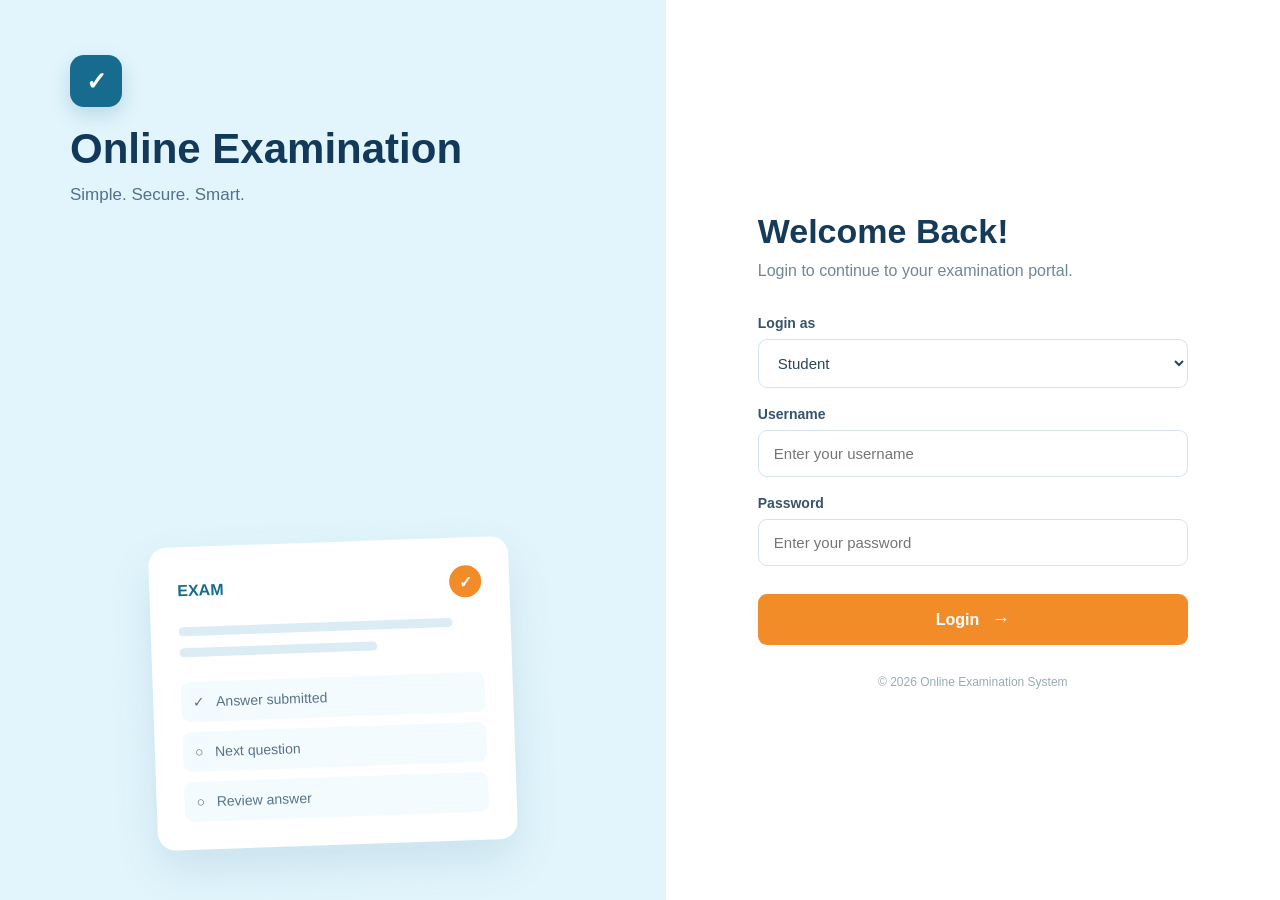
==== index.html @ 11b2e235 "Add files via upload" ====
<!DOCTYPE html>
<html lang="en">
<head>
    <meta charset="UTF-8">
    <meta name="viewport" content="width=device-width, initial-scale=1.0">
    <title>Online Examination System</title>
    <link rel="stylesheet" href="style.css">
</head>
<body>

    <div class="login-page">

        <div class="login-left">
            <div class="brand">
                <div class="brand-icon">✓</div>
                <h1>Online Examination</h1>
                <p>Simple. Secure. Smart.</p>
            </div>

            <div class="illustration">
                <div class="exam-card">
                    <div class="card-top">
                        <span>EXAM</span>
                        <span class="check">✓</span>
                    </div>
                    <div class="line long"></div>
                    <div class="line medium"></div>
                    <div class="option">✓ &nbsp; Answer submitted</div>
                    <div class="option">○ &nbsp; Next question</div>
                    <div class="option">○ &nbsp; Review answer</div>
                </div>
            </div>
        </div>

        <div class="login-right">

            <div class="login-box">
                <div class="mobile-logo">
                    <div class="brand-icon">✓</div>
                </div>

                <h2>Welcome Back!</h2>
                <p class="login-subtitle">Login to continue to your examination portal.</p>

                <form id="loginForm">

                    <label for="role">Login as</label>
                    <select id="role">
                        <option value="student">Student</option>
                        <option value="examiner">Examiner</option>
                        <option value="admin">Admin</option>
                    </select>

                    <label for="username">Username</label>
                    <input type="text" id="username" placeholder="Enter your username" required>

                    <label for="password">Password</label>
                    <input type="password" id="password" placeholder="Enter your password" required>

                    <button type="submit">Login <span>→</span></button>

                </form>

                <p class="login-note">© 2026 Online Examination System</p>
            </div>

        </div>

    </div>

    <script src="script.js"></script>
</body>
</html>
---- style.css ----
* {
    margin: 0;
    padding: 0;
    box-sizing: border-box;
    font-family: "Segoe UI", Arial, sans-serif;
}

body {
    min-height: 100vh;
    background: #f5faff;
    color: #18324a;
}

/* =========================
   LOGIN PAGE
========================= */

.login-page {
    min-height: 100vh;
    display: flex;
}

.login-left {
    width: 52%;
    background: #e2f5fc;
    display: flex;
    flex-direction: column;
    justify-content: space-between;
    padding: 55px 70px;
}

.brand {
    position: relative;
    z-index: 2;
}

.brand-icon {
    width: 52px;
    height: 52px;
    border-radius: 14px;
    background: #176b8f;
    color: white;
    display: flex;
    align-items: center;
    justify-content: center;
    font-size: 25px;
    font-weight: bold;
    margin-bottom: 18px;
    box-shadow: 0 8px 20px rgba(23, 107, 143, 0.2);
}

.brand h1 {
    font-size: 42px;
    color: #12395a;
    max-width: 480px;
    line-height: 1.15;
}

.brand p {
    margin-top: 12px;
    color: #53718a;
    font-size: 17px;
}

.illustration {
    display: flex;
    justify-content: center;
    align-items: center;
}

.exam-card {
    background: white;
    width: 360px;
    padding: 28px;
    border-radius: 18px;
    box-shadow: 0 20px 45px rgba(35, 101, 130, 0.12);
    transform: rotate(-2deg);
}

.card-top {
    display: flex;
    justify-content: space-between;
    align-items: center;
    color: #176b8f;
    font-weight: 700;
    margin-bottom: 20px;
}

.check {
    width: 32px;
    height: 32px;
    border-radius: 50%;
    background: #f28c28;
    color: white;
    display: flex;
    align-items: center;
    justify-content: center;
}

.line {
    height: 9px;
    background: #dcecf4;
    border-radius: 10px;
    margin-bottom: 12px;
}

.long {
    width: 90%;
}

.medium {
    width: 65%;
    margin-bottom: 25px;
}

.option {
    background: #f4fbff;
    padding: 12px;
    border-radius: 9px;
    margin-top: 10px;
    color: #587386;
    font-size: 14px;
}

.login-right {
    width: 48%;
    background: white;
    display: flex;
    align-items: center;
    justify-content: center;
    padding: 40px;
}

.login-box {
    width: 100%;
    max-width: 430px;
}

.login-box h2 {
    font-size: 34px;
    color: #163b59;
    margin-bottom: 8px;
}

.login-subtitle {
    color: #718696;
    margin-bottom: 32px;
    line-height: 1.5;
}

.login-box label {
    display: block;
    font-size: 14px;
    font-weight: 600;
    color: #36546a;
    margin-bottom: 8px;
    margin-top: 18px;
}

.login-box input,
.login-box select {
    width: 100%;
    padding: 14px 15px;
    border: 1px solid #d4e4ec;
    border-radius: 9px;
    outline: none;
    font-size: 15px;
    color: #29465a;
    background: white;
    transition: 0.2s;
}

.login-box input:focus,
.login-box select:focus {
    border-color: #4daed2;
    box-shadow: 0 0 0 3px rgba(77, 174, 210, 0.12);
}

.login-box button {
    width: 100%;
    margin-top: 28px;
    padding: 15px;
    border: none;
    border-radius: 9px;
    background: #f28c28;
    color: white;
    font-size: 16px;
    font-weight: 700;
    cursor: pointer;
    transition: 0.2s;
}

.login-box button:hover {
    background: #df7817;
    transform: translateY(-1px);
}

.login-box button span {
    margin-left: 8px;
    font-size: 18px;
}

.login-note {
    text-align: center;
    margin-top: 30px;
    color: #9aabb5;
    font-size: 12px;
}

.mobile-logo {
    display: none;
}


/* =========================
   DASHBOARD
========================= */

.dashboard {
    min-height: 100vh;
    display: flex;
    background: #f5faff;
}


/* Sidebar */

.sidebar {
    width: 255px;
    min-height: 100vh;
    background: #ffffff;
    border-right: 1px solid #e2edf3;
    padding: 26px 17px;
    display: flex;
    flex-direction: column;
    position: fixed;
    left: 0;
    top: 0;
    bottom: 0;
    z-index: 10;
}

.sidebar-brand {
    display: flex;
    align-items: center;
    gap: 12px;
    padding: 0 9px;
    margin-bottom: 45px;
}


/* NEW EXAM PORTAL LOGO */

.portal-logo {
    width: 47px;
    height: 47px;
    flex-shrink: 0;
    display: flex;
    align-items: center;
    justify-content: center;
}

.portal-logo svg {
    width: 47px;
    height: 47px;
    display: block;
}

.sidebar-brand h2 {
    font-size: 17px;
    color: #153b59;
    font-weight: 700;
}

.sidebar-brand span {
    display: block;
    color: #91a2ad;
    font-size: 9px;
    margin-top: 3px;
}


/* Navigation */

.sidebar nav {
    display: flex;
    flex-direction: column;
    gap: 6px;
}

.nav-item {
    text-decoration: none;
    color: #718594;
    padding: 13px 14px;
    border-radius: 9px;
    font-size: 14px;
    font-weight: 500;
    display: flex;
    align-items: center;
    gap: 13px;
    transition: 0.2s;
}

.nav-item span {
    font-size: 18px;
    width: 20px;
    text-align: center;
}

.nav-item:hover {
    background: #edf9ff;
    color: #176b8f;
}

.nav-item.active {
    background: #e4f6fc;
    color: #176b8f;
    font-weight: 600;
}


/* Logout */

.logout {
    margin-top: auto;
    text-decoration: none;
    color: #8998a2;
    padding: 14px;
    font-size: 14px;
    display: flex;
    gap: 13px;
    align-items: center;
    border-top: 1px solid #edf1f3;
}

.logout:hover {
    color: #e17b1e;
}


/* Main Content */

.main-content {
    margin-left: 255px;
    width: calc(100% - 255px);
}


/* Topbar */

.topbar {
    height: 72px;
    background: white;
    border-bottom: 1px solid #e2edf3;
    display: flex;
    align-items: center;
    justify-content: space-between;
    padding: 0 38px;
}

.topbar-title {
    color: #82939e;
    font-size: 13px;
}

.profile {
    display: flex;
    align-items: center;
    gap: 10px;
}

.profile-avatar {
    width: 38px;
    height: 38px;
    border-radius: 50%;
    background: #e1f4fb;
    color: #176b8f;
    display: flex;
    align-items: center;
    justify-content: center;
    font-size: 12px;
    font-weight: 700;
}

.profile-info strong {
    display: block;
    font-size: 13px;
    color: #25465b;
}

.profile-info span {
    font-size: 11px;
    color: #93a2ab;
}

.profile-arrow {
    color: #81919b;
    margin-left: 4px;
}

.mobile-menu {
    display: none;
}


/* Content */

.content {
    padding: 36px 42px 50px;
    max-width: 1500px;
}


/* Welcome */

.welcome {
    display: flex;
    justify-content: space-between;
    align-items: flex-end;
    margin-bottom: 28px;
}

.welcome-label {
    color: #2382aa;
    font-size: 11px;
    letter-spacing: 1.2px;
    font-weight: 700;
    margin-bottom: 8px;
}

.welcome h1 {
    color: #173c59;
    font-size: 27px;
    margin-bottom: 7px;
}

.welcome > div:first-child > p:last-child {
    color: #82939e;
    font-size: 13px;
}

.welcome-date {
    text-align: right;
}

.welcome-date span {
    display: block;
    color: #9aa9b2;
    font-size: 11px;
    margin-bottom: 4px;
}

.welcome-date strong {
    color: #456276;
    font-size: 12px;
}


/* Statistics */

.stats-grid {
    display: grid;
    grid-template-columns: repeat(4, 1fr);
    gap: 17px;
    margin-bottom: 38px;
}

.stat-card {
    background: white;
    border: 1px solid #e3edf2;
    border-radius: 11px;
    padding: 20px;
    display: flex;
    align-items: center;
    gap: 15px;
    transition: 0.2s;
}

.stat-card:hover {
    border-color: #c6e5f0;
    transform: translateY(-2px);
}

.stat-icon {
    width: 43px;
    height: 43px;
    border-radius: 10px;
    display: flex;
    align-items: center;
    justify-content: center;
    font-weight: 700;
    font-size: 17px;
}

.stat-icon.blue {
    background: #e5f6fd;
    color: #2581a7;
}

.stat-icon.orange {
    background: #fff0e2;
    color: #e17b1e;
}

.stat-card span {
    display: block;
    color: #8a9ba5;
    font-size: 11px;
    margin-bottom: 4px;
}

.stat-card strong {
    color: #24465c;
    font-size: 22px;
}


/* Section Headers */

.section-header {
    display: flex;
    justify-content: space-between;
    align-items: center;
    margin-bottom: 16px;
}

.section-header h2 {
    color: #25475d;
    font-size: 18px;
    margin-bottom: 4px;
}

.section-header p {
    color: #94a3ac;
    font-size: 12px;
}

.view-all {
    background: none;
    border: none;
    color: #1d789f;
    font-size: 12px;
    cursor: pointer;
}

.view-all:hover {
    color: #e17b1e;
}


/* Exam Cards */

.exam-list {
    display: flex;
    flex-direction: column;
    gap: 13px;
}

.exam-card-dashboard {
    background: white;
    border: 1px solid #e2edf2;
    border-radius: 12px;
    padding: 20px 22px;
    display: flex;
    justify-content: space-between;
    align-items: center;
    gap: 20px;
    transition: 0.2s;
}

.exam-card-dashboard:hover {
    border-color: #c6e5f0;
    box-shadow: 0 8px 22px rgba(30, 91, 117, 0.06);
}

.exam-main {
    display: flex;
    align-items: center;
    gap: 15px;
}

.exam-icon {
    width: 48px;
    height: 48px;
    border-radius: 11px;
    background: #e8f7fd;
    color: #237c9f;
    display: flex;
    align-items: center;
    justify-content: center;
    font-size: 13px;
    font-weight: 700;
}

.exam-title-row {
    display: flex;
    align-items: center;
    gap: 10px;
    margin-bottom: 5px;
}

.exam-info h3 {
    color: #29495d;
    font-size: 14px;
}

.exam-info > p {
    color: #8d9ca5;
    font-size: 11px;
    margin-bottom: 10px;
}

.status {
    font-size: 9px;
    padding: 4px 8px;
    border-radius: 20px;
    font-weight: 600;
}

.status.upcoming {
    background: #fff1e4;
    color: #db771d;
}

.exam-meta {
    display: flex;
    gap: 18px;
    color: #81939e;
    font-size: 10px;
}


/* Buttons */

.start-btn,
.outline-btn {
    border-radius: 8px;
    padding: 10px 16px;
    font-size: 11px;
    font-weight: 600;
    cursor: pointer;
    transition: 0.2s;
    white-space: nowrap;
}

.start-btn {
    background: #f28c28;
    border: 1px solid #f28c28;
    color: white;
}

.start-btn:hover {
    background: #df7817;
}

.outline-btn {
    background: white;
    border: 1px solid #d7e5ec;
    color: #39718d;
}

.outline-btn:hover {
    border-color: #8dcce5;
    background: #f4fbff;
}


/* Results */

.results-heading {
    margin-top: 38px;
}

.results-card {
    background: white;
    border: 1px solid #e4edf2;
    border-radius: 12px;
    overflow: hidden;
}

.result-row {
    display: grid;
    grid-template-columns: 2fr 1fr 0.7fr 0.8fr;
    align-items: center;
    padding: 15px 20px;
    border-bottom: 1px solid #edf2f5;
    color: #718692;
    font-size: 11px;
}

.result-row:last-child {
    border-bottom: none;
}

.result-head {
    background: #f8fbfd;
    color: #9aa9b2;
    font-size: 9px;
    font-weight: 700;
    letter-spacing: 0.5px;
}

.result-name {
    color: #36556a;
    font-weight: 600;
}

.result-row strong {
    color: #34566b;
}

.result-status {
    width: fit-content;
    padding: 5px 10px;
    border-radius: 20px;
    font-size: 9px;
    font-weight: 600;
}

.result-status.passed {
    background: #e8f8ef;
    color: #29905c;
}


/* =========================
   EXAM PAGE
========================= */

.exam-page {
    min-height: 100vh;
    background: #f5faff;
}

.exam-header {
    height: 75px;
    background: white;
    border-bottom: 1px solid #e1edf3;
    display: flex;
    align-items: center;
    justify-content: space-between;
    padding: 0 45px;
}

.exam-brand {
    display: flex;
    align-items: center;
    gap: 10px;
}

.exam-brand .small-logo {
    margin: 0;
}

.exam-brand h2 {
    color: #163c59;
    font-size: 16px;
}

.exam-brand span {
    color: #94a4ad;
    font-size: 9px;
}

.exam-title {
    text-align: center;
}

.exam-title strong {
    display: block;
    color: #294b60;
    font-size: 14px;
}

.exam-title span {
    color: #94a4ad;
    font-size: 10px;
}

.timer-box {
    background: #fff4e9;
    border: 1px solid #ffe0c0;
    border-radius: 9px;
    padding: 8px 15px;
    text-align: center;
    min-width: 105px;
}

.timer-box span {
    display: block;
    color: #c87a28;
    font-size: 8px;
    font-weight: 700;
    letter-spacing: 0.5px;
}

.timer-box strong {
    color: #dc781b;
    font-size: 18px;
}

.exam-content {
    width: 90%;
    max-width: 900px;
    margin: 0 auto;
    padding: 42px 0;
}

.exam-progress {
    margin-bottom: 22px;
}

.exam-progress > div:first-child {
    color: #718995;
    font-size: 12px;
    margin-bottom: 9px;
}

.exam-progress strong {
    color: #267c9f;
}

.progress-track {
    width: 100%;
    height: 5px;
    background: #dcecf3;
    border-radius: 10px;
    overflow: hidden;
}

.progress-fill {
    width: 20%;
    height: 100%;
    background: #f28c28;
    border-radius: 10px;
    transition: width 0.3s ease;
}

.question-card {
    background: white;
    border: 1px solid #e1edf2;
    border-radius: 14px;
    padding: 35px 38px;
    box-shadow: 0 8px 25px rgba(31, 91, 117, 0.05);
}

.question-label {
    color: #e58425;
    font-size: 10px;
    font-weight: 700;
    letter-spacing: 1px;
    margin-bottom: 16px;
}

.question-card h1 {
    color: #203f55;
    font-size: 20px;
    line-height: 1.5;
    font-weight: 600;
    margin-bottom: 28px;
}

.options {
    display: flex;
    flex-direction: column;
    gap: 12px;
}

.option-answer {
    border: 1px solid #e0ebf0;
    border-radius: 10px;
    padding: 14px 16px;
    display: flex;
    align-items: center;
    gap: 13px;
    cursor: pointer;
    transition: 0.2s;
    color: #526d7d;
    font-size: 13px;
}

.option-answer:hover {
    border-color: #9ed6e9;
    background: #f5fcff;
}

.option-answer input {
    display: none;
}

.option-letter {
    width: 30px;
    height: 30px;
    border-radius: 7px;
    background: #eef8fc;
    color: #287b9d;
    display: flex;
    align-items: center;
    justify-content: center;
    font-weight: 700;
    flex-shrink: 0;
}

.option-answer:has(input:checked) {
    border-color: #f28c28;
    background: #fff8f1;
}

.option-answer:has(input:checked) .option-letter {
    background: #f28c28;
    color: white;
}

.question-navigation {
    display: flex;
    align-items: center;
    justify-content: space-between;
    margin-top: 22px;
    gap: 15px;
}

.previous-btn,
.next-btn,
.submit-exam-btn {
    border-radius: 8px;
    padding: 11px 18px;
    font-size: 12px;
    font-weight: 600;
    cursor: pointer;
}

.previous-btn {
    background: white;
    border: 1px solid #d7e5eb;
    color: #67808e;
}

.next-btn,
.submit-exam-btn {
    background: #f28c28;
    border: 1px solid #f28c28;
    color: white;
}

.submit-exam-btn {
    display: none;
}

.question-dots {
    display: flex;
    gap: 7px;
}

.dot {
    width: 29px;
    height: 29px;
    border-radius: 7px;
    background: white;
    border: 1px solid #dce8ed;
    color: #81939d;
    display: flex;
    align-items: center;
    justify-content: center;
    font-size: 10px;
}

.dot.active {
    background: #e4f6fc;
    border-color: #8dcce3;
    color: #207496;
    font-weight: 700;
}

.dot.answered {
    background: #fff0e2;
    border-color: #f2b36f;
    color: #d9781c;
}


/* =========================
   RESPONSIVE
========================= */

@media (max-width: 1000px) {

    .stats-grid {
        grid-template-columns: repeat(2, 1fr);
    }

    .content {
        padding: 30px;
    }
}


@media (max-width: 850px) {

    .login-page {
        display: block;
    }

    .login-left {
        width: 100%;
        min-height: 220px;
        padding: 30px;
    }

    .brand h1 {
        font-size: 30px;
    }

    .brand p {
        font-size: 14px;
    }

    .illustration {
        display: none;
    }

    .login-right {
        width: 100%;
        min-height: calc(100vh - 220px);
        padding: 35px 25px;
    }

    .mobile-logo {
        display: block;
    }

    .mobile-logo .brand-icon {
        width: 42px;
        height: 42px;
        margin-bottom: 20px;
    }

    .login-box h2 {
        font-size: 28px;
    }
}


@media (max-width: 700px) {

    .sidebar {
        display: none;
    }

    .main-content {
        margin-left: 0;
        width: 100%;
    }

    .topbar {
        height: 65px;
        padding: 0 18px;
    }

    .mobile-menu {
        display: block;
        color: #426477;
        font-size: 20px;
    }

    .topbar-title {
        display: none;
    }

    .profile-info,
    .profile-arrow {
        display: none;
    }

    .content {
        padding: 25px 18px 40px;
    }

    .welcome {
        display: block;
        margin-bottom: 25px;
    }

    .welcome h1 {
        font-size: 23px;
    }

    .welcome-date {
        text-align: left;
        margin-top: 14px;
    }

    .stats-grid {
        grid-template-columns: repeat(2, 1fr);
        gap: 10px;
    }

    .stat-card {
        padding: 15px;
    }

    .stat-icon {
        width: 38px;
        height: 38px;
    }

    .exam-card-dashboard {
        align-items: flex-start;
        flex-direction: column;
        padding: 17px;
    }

    .exam-main {
        width: 100%;
    }

    .exam-title-row {
        flex-wrap: wrap;
    }

    .exam-meta {
        flex-wrap: wrap;
        gap: 8px 14px;
    }

    .start-btn,
    .outline-btn {
        width: 100%;
        padding: 12px;
    }

    .results-card {
        overflow-x: auto;
    }

    .result-row {
        min-width: 600px;
    }

    .section-header h2 {
        font-size: 16px;
    }


    /* Exam Page Mobile */

    .exam-header {
        height: auto;
        padding: 15px 18px;
        gap: 12px;
    }

    .exam-title {
        display: none;
    }

    .exam-brand h2 {
        font-size: 14px;
    }

    .exam-content {
        width: auto;
        margin: 0 16px;
        padding: 25px 0;
    }

    .question-card {
        padding: 25px 20px;
    }

    .question-card h1 {
        font-size: 17px;
    }

    .option-answer {
        font-size: 12px;
        padding: 12px;
    }

    .question-navigation {
        flex-wrap: wrap;
    }

    .question-dots {
        order: 3;
        width: 100%;
        justify-content: center;
    }

    .previous-btn,
    .next-btn,
    .submit-exam-btn {
        flex: 1;
    }
}


@media (max-width: 450px) {

    .login-left {
        min-height: 190px;
        padding: 25px;
    }

    .brand h1 {
        font-size: 26px;
    }

    .login-right {
        padding: 30px 20px;
    }

    .stats-grid {
        grid-template-columns: 1fr 1fr;
    }

    .stat-card {
        gap: 9px;
    }

    .stat-card strong {
        font-size: 19px;
    }

    .stat-card span {
        font-size: 10px;
    }

    .exam-info h3 {
        font-size: 13px;
    }

    .portal-logo {
        width: 43px;
        height: 43px;
    }

    .portal-logo svg {
        width: 43px;
        height: 43px;
    }
}

.profile-label {
    display: block;
    color: #94a3ac;
    font-size: 10px;
    margin-bottom: 7px;
}

.profile-view strong {
    color: #36556a;
    font-size: 14px;
}

.edit-label {
    display: block;
    color: #64748b;
    font-size: 12px;
    font-weight: 600;
    margin-bottom: 7px;
}

.profile-input {
    width: 100%;
    padding: 12px 14px;
    border: 1px solid #d8e1e6;
    border-radius: 7px;
    font-size: 14px;
    color: #36556a;
    background: white;
    outline: none;
    box-sizing: border-box;
}

.profile-input:focus {
    border-color: #176b8f;
}

.disabled-input {
    background: #f5f7f8;
    color: #899ba5;
    cursor: not-allowed;
}
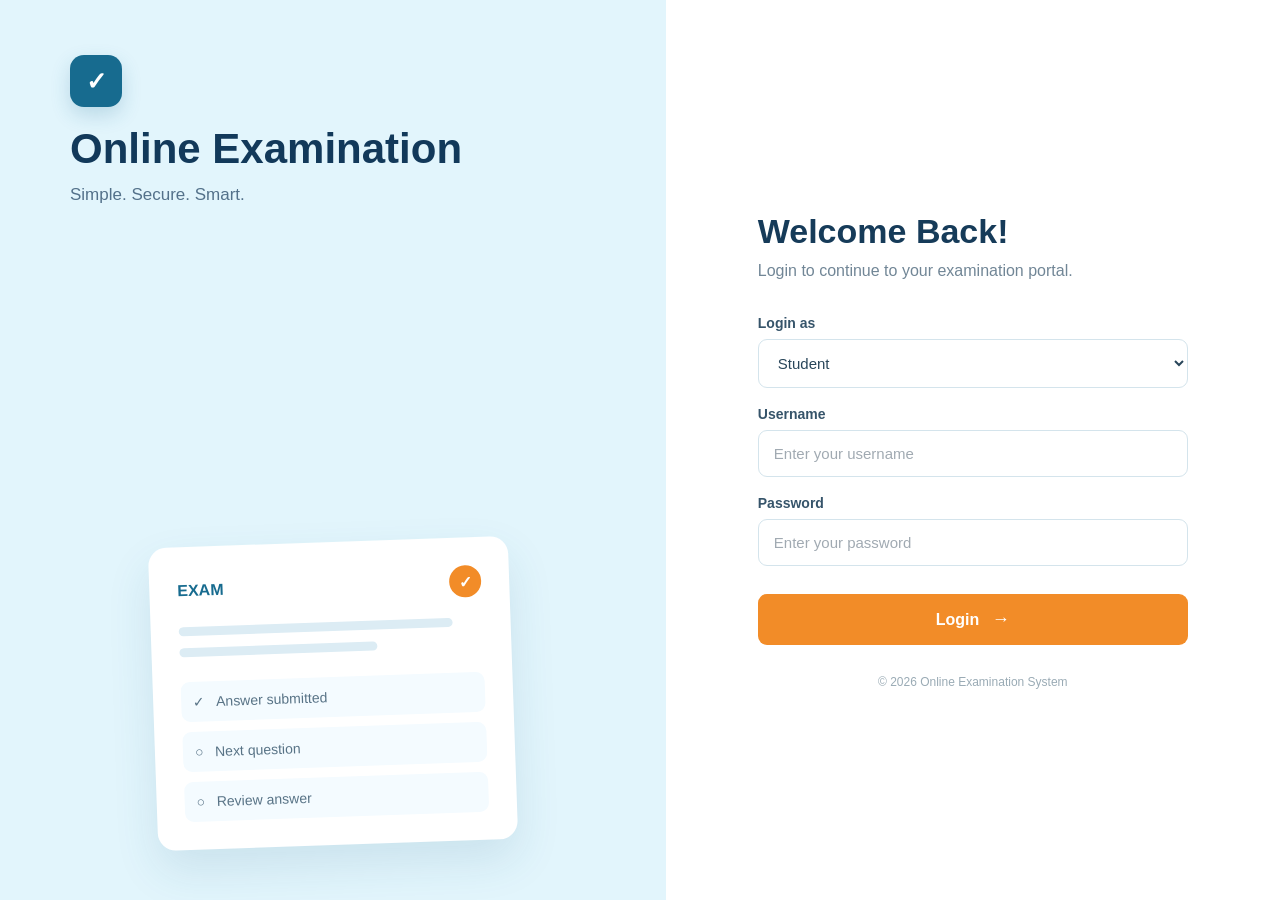
==== commit 8fcb6cc9: "Add files via upload" ====
--- a/index.html
+++ b/index.html
@@ -1,73 +1,74 @@
-<!DOCTYPE html>
-<html lang="en">
-<head>
-    <meta charset="UTF-8">
-    <meta name="viewport" content="width=device-width, initial-scale=1.0">
-    <title>Online Examination System</title>
-    <link rel="stylesheet" href="style.css">
-</head>
-<body>
-
-    <div class="login-page">
-
-        <div class="login-left">
-            <div class="brand">
-                <div class="brand-icon">✓</div>
-                <h1>Online Examination</h1>
-                <p>Simple. Secure. Smart.</p>
-            </div>
-
-            <div class="illustration">
-                <div class="exam-card">
-                    <div class="card-top">
-                        <span>EXAM</span>
-                        <span class="check">✓</span>
-                    </div>
-                    <div class="line long"></div>
-                    <div class="line medium"></div>
-                    <div class="option">✓ &nbsp; Answer submitted</div>
-                    <div class="option">○ &nbsp; Next question</div>
-                    <div class="option">○ &nbsp; Review answer</div>
-                </div>
-            </div>
-        </div>
-
-        <div class="login-right">
-
-            <div class="login-box">
-                <div class="mobile-logo">
-                    <div class="brand-icon">✓</div>
-                </div>
-
-                <h2>Welcome Back!</h2>
-                <p class="login-subtitle">Login to continue to your examination portal.</p>
-
-                <form id="loginForm">
-
-                    <label for="role">Login as</label>
-                    <select id="role">
-                        <option value="student">Student</option>
-                        <option value="examiner">Examiner</option>
-                        <option value="admin">Admin</option>
-                    </select>
-
-                    <label for="username">Username</label>
-                    <input type="text" id="username" placeholder="Enter your username" required>
-
-                    <label for="password">Password</label>
-                    <input type="password" id="password" placeholder="Enter your password" required>
-
-                    <button type="submit">Login <span>→</span></button>
-
-                </form>
-
-                <p class="login-note">© 2026 Online Examination System</p>
-            </div>
-
-        </div>
-
-    </div>
-
-    <script src="script.js"></script>
-</body>
+<!DOCTYPE html>
+<html lang="en">
+<head>
+    <meta charset="UTF-8">
+    <meta name="viewport" content="width=device-width, initial-scale=1.0">
+    <title>Online Examination System</title>
+    <link rel="stylesheet" href="style.css">
+</head>
+<body>
+
+    <div class="login-page">
+
+        <div class="login-left">
+            <div class="brand">
+                <div class="brand-icon">✓</div>
+                <h1>Online Examination</h1>
+                <p>Simple. Secure. Smart.</p>
+            </div>
+
+            <div class="illustration">
+                <div class="exam-card">
+                    <div class="card-top">
+                        <span>EXAM</span>
+                        <span class="check">✓</span>
+                    </div>
+                    <div class="line long"></div>
+                    <div class="line medium"></div>
+                    <div class="option">✓ &nbsp; Answer submitted</div>
+                    <div class="option">○ &nbsp; Next question</div>
+                    <div class="option">○ &nbsp; Review answer</div>
+                </div>
+            </div>
+        </div>
+
+        <div class="login-right">
+
+            <div class="login-box">
+                <div class="mobile-logo">
+                    <div class="brand-icon">✓</div>
+                </div>
+
+                <h2>Welcome Back!</h2>
+                <p class="login-subtitle">Login to continue to your examination portal.</p>
+
+                <form id="loginForm">
+
+                    <label for="role">Login as</label>
+                    <select id="role">
+                        <option value="student">Student</option>
+                        <option value="examiner">Examiner</option>
+                        <option value="admin">Admin</option>
+                    </select>
+
+                    <label for="username">Username</label>
+                    <input type="text" id="username" placeholder="Enter your username" required>
+
+                    <label for="password">Password</label>
+                    <input type="password" id="password" placeholder="Enter your password" required>
+
+                    <button type="submit">Login <span>→</span></button>
+
+                </form>
+
+                <p class="login-note">© 2026 Online Examination System</p>
+            </div>
+
+        </div>
+
+    </div>
+
+    <script src="script.js"></script>
+<script src="portal-data.js"></script>
+</body>
 </html>
--- a/style.css
+++ b/style.css
@@ -1,1283 +1,52 @@
-* {
-    margin: 0;
-    padding: 0;
-    box-sizing: border-box;
-    font-family: "Segoe UI", Arial, sans-serif;
-}
-
-body {
-    min-height: 100vh;
-    background: #f5faff;
-    color: #18324a;
-}
-
-/* =========================
-   LOGIN PAGE
-========================= */
-
-.login-page {
-    min-height: 100vh;
-    display: flex;
-}
-
-.login-left {
-    width: 52%;
-    background: #e2f5fc;
-    display: flex;
-    flex-direction: column;
-    justify-content: space-between;
-    padding: 55px 70px;
-}
-
-.brand {
-    position: relative;
-    z-index: 2;
-}
-
-.brand-icon {
-    width: 52px;
-    height: 52px;
-    border-radius: 14px;
-    background: #176b8f;
-    color: white;
-    display: flex;
-    align-items: center;
-    justify-content: center;
-    font-size: 25px;
-    font-weight: bold;
-    margin-bottom: 18px;
-    box-shadow: 0 8px 20px rgba(23, 107, 143, 0.2);
-}
-
-.brand h1 {
-    font-size: 42px;
-    color: #12395a;
-    max-width: 480px;
-    line-height: 1.15;
-}
-
-.brand p {
-    margin-top: 12px;
-    color: #53718a;
-    font-size: 17px;
-}
-
-.illustration {
-    display: flex;
-    justify-content: center;
-    align-items: center;
-}
-
-.exam-card {
-    background: white;
-    width: 360px;
-    padding: 28px;
-    border-radius: 18px;
-    box-shadow: 0 20px 45px rgba(35, 101, 130, 0.12);
-    transform: rotate(-2deg);
-}
-
-.card-top {
-    display: flex;
-    justify-content: space-between;
-    align-items: center;
-    color: #176b8f;
-    font-weight: 700;
-    margin-bottom: 20px;
-}
-
-.check {
-    width: 32px;
-    height: 32px;
-    border-radius: 50%;
-    background: #f28c28;
-    color: white;
-    display: flex;
-    align-items: center;
-    justify-content: center;
-}
-
-.line {
-    height: 9px;
-    background: #dcecf4;
-    border-radius: 10px;
-    margin-bottom: 12px;
-}
-
-.long {
-    width: 90%;
-}
-
-.medium {
-    width: 65%;
-    margin-bottom: 25px;
-}
-
-.option {
-    background: #f4fbff;
-    padding: 12px;
-    border-radius: 9px;
-    margin-top: 10px;
-    color: #587386;
-    font-size: 14px;
-}
-
-.login-right {
-    width: 48%;
-    background: white;
-    display: flex;
-    align-items: center;
-    justify-content: center;
-    padding: 40px;
-}
-
-.login-box {
-    width: 100%;
-    max-width: 430px;
-}
-
-.login-box h2 {
-    font-size: 34px;
-    color: #163b59;
-    margin-bottom: 8px;
-}
-
-.login-subtitle {
-    color: #718696;
-    margin-bottom: 32px;
-    line-height: 1.5;
-}
-
-.login-box label {
-    display: block;
-    font-size: 14px;
-    font-weight: 600;
-    color: #36546a;
-    margin-bottom: 8px;
-    margin-top: 18px;
-}
-
-.login-box input,
-.login-box select {
-    width: 100%;
-    padding: 14px 15px;
-    border: 1px solid #d4e4ec;
-    border-radius: 9px;
-    outline: none;
-    font-size: 15px;
-    color: #29465a;
-    background: white;
-    transition: 0.2s;
-}
-
-.login-box input:focus,
-.login-box select:focus {
-    border-color: #4daed2;
-    box-shadow: 0 0 0 3px rgba(77, 174, 210, 0.12);
-}
-
-.login-box button {
-    width: 100%;
-    margin-top: 28px;
-    padding: 15px;
-    border: none;
-    border-radius: 9px;
-    background: #f28c28;
-    color: white;
-    font-size: 16px;
-    font-weight: 700;
-    cursor: pointer;
-    transition: 0.2s;
-}
-
-.login-box button:hover {
-    background: #df7817;
-    transform: translateY(-1px);
-}
-
-.login-box button span {
-    margin-left: 8px;
-    font-size: 18px;
-}
-
-.login-note {
-    text-align: center;
-    margin-top: 30px;
-    color: #9aabb5;
-    font-size: 12px;
-}
-
-.mobile-logo {
-    display: none;
-}
-
-
-/* =========================
-   DASHBOARD
-========================= */
-
-.dashboard {
-    min-height: 100vh;
-    display: flex;
-    background: #f5faff;
-}
-
-
-/* Sidebar */
-
-.sidebar {
-    width: 255px;
-    min-height: 100vh;
-    background: #ffffff;
-    border-right: 1px solid #e2edf3;
-    padding: 26px 17px;
-    display: flex;
-    flex-direction: column;
-    position: fixed;
-    left: 0;
-    top: 0;
-    bottom: 0;
-    z-index: 10;
-}
-
-.sidebar-brand {
-    display: flex;
-    align-items: center;
-    gap: 12px;
-    padding: 0 9px;
-    margin-bottom: 45px;
-}
-
-
-/* NEW EXAM PORTAL LOGO */
-
-.portal-logo {
-    width: 47px;
-    height: 47px;
-    flex-shrink: 0;
-    display: flex;
-    align-items: center;
-    justify-content: center;
-}
-
-.portal-logo svg {
-    width: 47px;
-    height: 47px;
-    display: block;
-}
-
-.sidebar-brand h2 {
-    font-size: 17px;
-    color: #153b59;
-    font-weight: 700;
-}
-
-.sidebar-brand span {
-    display: block;
-    color: #91a2ad;
-    font-size: 9px;
-    margin-top: 3px;
-}
-
-
-/* Navigation */
-
-.sidebar nav {
-    display: flex;
-    flex-direction: column;
-    gap: 6px;
-}
-
-.nav-item {
-    text-decoration: none;
-    color: #718594;
-    padding: 13px 14px;
-    border-radius: 9px;
-    font-size: 14px;
-    font-weight: 500;
-    display: flex;
-    align-items: center;
-    gap: 13px;
-    transition: 0.2s;
-}
-
-.nav-item span {
-    font-size: 18px;
-    width: 20px;
-    text-align: center;
-}
-
-.nav-item:hover {
-    background: #edf9ff;
-    color: #176b8f;
-}
-
-.nav-item.active {
-    background: #e4f6fc;
-    color: #176b8f;
-    font-weight: 600;
-}
-
-
-/* Logout */
-
-.logout {
-    margin-top: auto;
-    text-decoration: none;
-    color: #8998a2;
-    padding: 14px;
-    font-size: 14px;
-    display: flex;
-    gap: 13px;
-    align-items: center;
-    border-top: 1px solid #edf1f3;
-}
-
-.logout:hover {
-    color: #e17b1e;
-}
-
-
-/* Main Content */
-
-.main-content {
-    margin-left: 255px;
-    width: calc(100% - 255px);
-}
-
-
-/* Topbar */
-
-.topbar {
-    height: 72px;
-    background: white;
-    border-bottom: 1px solid #e2edf3;
-    display: flex;
-    align-items: center;
-    justify-content: space-between;
-    padding: 0 38px;
-}
-
-.topbar-title {
-    color: #82939e;
-    font-size: 13px;
-}
-
-.profile {
-    display: flex;
-    align-items: center;
-    gap: 10px;
-}
-
-.profile-avatar {
-    width: 38px;
-    height: 38px;
-    border-radius: 50%;
-    background: #e1f4fb;
-    color: #176b8f;
-    display: flex;
-    align-items: center;
-    justify-content: center;
-    font-size: 12px;
-    font-weight: 700;
-}
-
-.profile-info strong {
-    display: block;
-    font-size: 13px;
-    color: #25465b;
-}
-
-.profile-info span {
-    font-size: 11px;
-    color: #93a2ab;
-}
-
-.profile-arrow {
-    color: #81919b;
-    margin-left: 4px;
-}
-
-.mobile-menu {
-    display: none;
-}
-
-
-/* Content */
-
-.content {
-    padding: 36px 42px 50px;
-    max-width: 1500px;
-}
-
-
-/* Welcome */
-
-.welcome {
-    display: flex;
-    justify-content: space-between;
-    align-items: flex-end;
-    margin-bottom: 28px;
-}
-
-.welcome-label {
-    color: #2382aa;
-    font-size: 11px;
-    letter-spacing: 1.2px;
-    font-weight: 700;
-    margin-bottom: 8px;
-}
-
-.welcome h1 {
-    color: #173c59;
-    font-size: 27px;
-    margin-bottom: 7px;
-}
-
-.welcome > div:first-child > p:last-child {
-    color: #82939e;
-    font-size: 13px;
-}
-
-.welcome-date {
-    text-align: right;
-}
-
-.welcome-date span {
-    display: block;
-    color: #9aa9b2;
-    font-size: 11px;
-    margin-bottom: 4px;
-}
-
-.welcome-date strong {
-    color: #456276;
-    font-size: 12px;
-}
-
-
-/* Statistics */
-
-.stats-grid {
-    display: grid;
-    grid-template-columns: repeat(4, 1fr);
-    gap: 17px;
-    margin-bottom: 38px;
-}
-
-.stat-card {
-    background: white;
-    border: 1px solid #e3edf2;
-    border-radius: 11px;
-    padding: 20px;
-    display: flex;
-    align-items: center;
-    gap: 15px;
-    transition: 0.2s;
-}
-
-.stat-card:hover {
-    border-color: #c6e5f0;
-    transform: translateY(-2px);
-}
-
-.stat-icon {
-    width: 43px;
-    height: 43px;
-    border-radius: 10px;
-    display: flex;
-    align-items: center;
-    justify-content: center;
-    font-weight: 700;
-    font-size: 17px;
-}
-
-.stat-icon.blue {
-    background: #e5f6fd;
-    color: #2581a7;
-}
-
-.stat-icon.orange {
-    background: #fff0e2;
-    color: #e17b1e;
-}
-
-.stat-card span {
-    display: block;
-    color: #8a9ba5;
-    font-size: 11px;
-    margin-bottom: 4px;
-}
-
-.stat-card strong {
-    color: #24465c;
-    font-size: 22px;
-}
-
-
-/* Section Headers */
-
-.section-header {
-    display: flex;
-    justify-content: space-between;
-    align-items: center;
-    margin-bottom: 16px;
-}
-
-.section-header h2 {
-    color: #25475d;
-    font-size: 18px;
-    margin-bottom: 4px;
-}
-
-.section-header p {
-    color: #94a3ac;
-    font-size: 12px;
-}
-
-.view-all {
-    background: none;
-    border: none;
-    color: #1d789f;
-    font-size: 12px;
-    cursor: pointer;
-}
-
-.view-all:hover {
-    color: #e17b1e;
-}
-
-
-/* Exam Cards */
-
-.exam-list {
-    display: flex;
-    flex-direction: column;
-    gap: 13px;
-}
-
-.exam-card-dashboard {
-    background: white;
-    border: 1px solid #e2edf2;
-    border-radius: 12px;
-    padding: 20px 22px;
-    display: flex;
-    justify-content: space-between;
-    align-items: center;
-    gap: 20px;
-    transition: 0.2s;
-}
-
-.exam-card-dashboard:hover {
-    border-color: #c6e5f0;
-    box-shadow: 0 8px 22px rgba(30, 91, 117, 0.06);
-}
-
-.exam-main {
-    display: flex;
-    align-items: center;
-    gap: 15px;
-}
-
-.exam-icon {
-    width: 48px;
-    height: 48px;
-    border-radius: 11px;
-    background: #e8f7fd;
-    color: #237c9f;
-    display: flex;
-    align-items: center;
-    justify-content: center;
-    font-size: 13px;
-    font-weight: 700;
-}
-
-.exam-title-row {
-    display: flex;
-    align-items: center;
-    gap: 10px;
-    margin-bottom: 5px;
-}
-
-.exam-info h3 {
-    color: #29495d;
-    font-size: 14px;
-}
-
-.exam-info > p {
-    color: #8d9ca5;
-    font-size: 11px;
-    margin-bottom: 10px;
-}
-
-.status {
-    font-size: 9px;
-    padding: 4px 8px;
-    border-radius: 20px;
-    font-weight: 600;
-}
-
-.status.upcoming {
-    background: #fff1e4;
-    color: #db771d;
-}
-
-.exam-meta {
-    display: flex;
-    gap: 18px;
-    color: #81939e;
-    font-size: 10px;
-}
-
-
-/* Buttons */
-
-.start-btn,
-.outline-btn {
-    border-radius: 8px;
-    padding: 10px 16px;
-    font-size: 11px;
-    font-weight: 600;
-    cursor: pointer;
-    transition: 0.2s;
-    white-space: nowrap;
-}
-
-.start-btn {
-    background: #f28c28;
-    border: 1px solid #f28c28;
-    color: white;
-}
-
-.start-btn:hover {
-    background: #df7817;
-}
-
-.outline-btn {
-    background: white;
-    border: 1px solid #d7e5ec;
-    color: #39718d;
-}
-
-.outline-btn:hover {
-    border-color: #8dcce5;
-    background: #f4fbff;
-}
-
-
-/* Results */
-
-.results-heading {
-    margin-top: 38px;
-}
-
-.results-card {
-    background: white;
-    border: 1px solid #e4edf2;
-    border-radius: 12px;
-    overflow: hidden;
-}
-
-.result-row {
-    display: grid;
-    grid-template-columns: 2fr 1fr 0.7fr 0.8fr;
-    align-items: center;
-    padding: 15px 20px;
-    border-bottom: 1px solid #edf2f5;
-    color: #718692;
-    font-size: 11px;
-}
-
-.result-row:last-child {
-    border-bottom: none;
-}
-
-.result-head {
-    background: #f8fbfd;
-    color: #9aa9b2;
-    font-size: 9px;
-    font-weight: 700;
-    letter-spacing: 0.5px;
-}
-
-.result-name {
-    color: #36556a;
-    font-weight: 600;
-}
-
-.result-row strong {
-    color: #34566b;
-}
-
-.result-status {
-    width: fit-content;
-    padding: 5px 10px;
-    border-radius: 20px;
-    font-size: 9px;
-    font-weight: 600;
-}
-
-.result-status.passed {
-    background: #e8f8ef;
-    color: #29905c;
-}
-
-
-/* =========================
-   EXAM PAGE
-========================= */
-
-.exam-page {
-    min-height: 100vh;
-    background: #f5faff;
-}
-
-.exam-header {
-    height: 75px;
-    background: white;
-    border-bottom: 1px solid #e1edf3;
-    display: flex;
-    align-items: center;
-    justify-content: space-between;
-    padding: 0 45px;
-}
-
-.exam-brand {
-    display: flex;
-    align-items: center;
-    gap: 10px;
-}
-
-.exam-brand .small-logo {
-    margin: 0;
-}
-
-.exam-brand h2 {
-    color: #163c59;
-    font-size: 16px;
-}
-
-.exam-brand span {
-    color: #94a4ad;
-    font-size: 9px;
-}
-
-.exam-title {
-    text-align: center;
-}
-
-.exam-title strong {
-    display: block;
-    color: #294b60;
-    font-size: 14px;
-}
-
-.exam-title span {
-    color: #94a4ad;
-    font-size: 10px;
-}
-
-.timer-box {
-    background: #fff4e9;
-    border: 1px solid #ffe0c0;
-    border-radius: 9px;
-    padding: 8px 15px;
-    text-align: center;
-    min-width: 105px;
-}
-
-.timer-box span {
-    display: block;
-    color: #c87a28;
-    font-size: 8px;
-    font-weight: 700;
-    letter-spacing: 0.5px;
-}
-
-.timer-box strong {
-    color: #dc781b;
-    font-size: 18px;
-}
-
-.exam-content {
-    width: 90%;
-    max-width: 900px;
-    margin: 0 auto;
-    padding: 42px 0;
-}
-
-.exam-progress {
-    margin-bottom: 22px;
-}
-
-.exam-progress > div:first-child {
-    color: #718995;
-    font-size: 12px;
-    margin-bottom: 9px;
-}
-
-.exam-progress strong {
-    color: #267c9f;
-}
-
-.progress-track {
-    width: 100%;
-    height: 5px;
-    background: #dcecf3;
-    border-radius: 10px;
-    overflow: hidden;
-}
-
-.progress-fill {
-    width: 20%;
-    height: 100%;
-    background: #f28c28;
-    border-radius: 10px;
-    transition: width 0.3s ease;
-}
-
-.question-card {
-    background: white;
-    border: 1px solid #e1edf2;
-    border-radius: 14px;
-    padding: 35px 38px;
-    box-shadow: 0 8px 25px rgba(31, 91, 117, 0.05);
-}
-
-.question-label {
-    color: #e58425;
-    font-size: 10px;
-    font-weight: 700;
-    letter-spacing: 1px;
-    margin-bottom: 16px;
-}
-
-.question-card h1 {
-    color: #203f55;
-    font-size: 20px;
-    line-height: 1.5;
-    font-weight: 600;
-    margin-bottom: 28px;
-}
-
-.options {
-    display: flex;
-    flex-direction: column;
-    gap: 12px;
-}
-
-.option-answer {
-    border: 1px solid #e0ebf0;
-    border-radius: 10px;
-    padding: 14px 16px;
-    display: flex;
-    align-items: center;
-    gap: 13px;
-    cursor: pointer;
-    transition: 0.2s;
-    color: #526d7d;
-    font-size: 13px;
-}
-
-.option-answer:hover {
-    border-color: #9ed6e9;
-    background: #f5fcff;
-}
-
-.option-answer input {
-    display: none;
-}
-
-.option-letter {
-    width: 30px;
-    height: 30px;
-    border-radius: 7px;
-    background: #eef8fc;
-    color: #287b9d;
-    display: flex;
-    align-items: center;
-    justify-content: center;
-    font-weight: 700;
-    flex-shrink: 0;
-}
-
-.option-answer:has(input:checked) {
-    border-color: #f28c28;
-    background: #fff8f1;
-}
-
-.option-answer:has(input:checked) .option-letter {
-    background: #f28c28;
-    color: white;
-}
-
-.question-navigation {
-    display: flex;
-    align-items: center;
-    justify-content: space-between;
-    margin-top: 22px;
-    gap: 15px;
-}
-
-.previous-btn,
-.next-btn,
-.submit-exam-btn {
-    border-radius: 8px;
-    padding: 11px 18px;
-    font-size: 12px;
-    font-weight: 600;
-    cursor: pointer;
-}
-
-.previous-btn {
-    background: white;
-    border: 1px solid #d7e5eb;
-    color: #67808e;
-}
-
-.next-btn,
-.submit-exam-btn {
-    background: #f28c28;
-    border: 1px solid #f28c28;
-    color: white;
-}
-
-.submit-exam-btn {
-    display: none;
-}
-
-.question-dots {
-    display: flex;
-    gap: 7px;
-}
-
-.dot {
-    width: 29px;
-    height: 29px;
-    border-radius: 7px;
-    background: white;
-    border: 1px solid #dce8ed;
-    color: #81939d;
-    display: flex;
-    align-items: center;
-    justify-content: center;
-    font-size: 10px;
-}
-
-.dot.active {
-    background: #e4f6fc;
-    border-color: #8dcce3;
-    color: #207496;
-    font-weight: 700;
-}
-
-.dot.answered {
-    background: #fff0e2;
-    border-color: #f2b36f;
-    color: #d9781c;
-}
-
-
-/* =========================
-   RESPONSIVE
-========================= */
-
-@media (max-width: 1000px) {
-
-    .stats-grid {
-        grid-template-columns: repeat(2, 1fr);
-    }
-
-    .content {
-        padding: 30px;
-    }
-}
-
-
-@media (max-width: 850px) {
-
-    .login-page {
-        display: block;
-    }
-
-    .login-left {
-        width: 100%;
-        min-height: 220px;
-        padding: 30px;
-    }
-
-    .brand h1 {
-        font-size: 30px;
-    }
-
-    .brand p {
-        font-size: 14px;
-    }
-
-    .illustration {
-        display: none;
-    }
-
-    .login-right {
-        width: 100%;
-        min-height: calc(100vh - 220px);
-        padding: 35px 25px;
-    }
-
-    .mobile-logo {
-        display: block;
-    }
-
-    .mobile-logo .brand-icon {
-        width: 42px;
-        height: 42px;
-        margin-bottom: 20px;
-    }
-
-    .login-box h2 {
-        font-size: 28px;
-    }
-}
-
-
-@media (max-width: 700px) {
-
-    .sidebar {
-        display: none;
-    }
-
-    .main-content {
-        margin-left: 0;
-        width: 100%;
-    }
-
-    .topbar {
-        height: 65px;
-        padding: 0 18px;
-    }
-
-    .mobile-menu {
-        display: block;
-        color: #426477;
-        font-size: 20px;
-    }
-
-    .topbar-title {
-        display: none;
-    }
-
-    .profile-info,
-    .profile-arrow {
-        display: none;
-    }
-
-    .content {
-        padding: 25px 18px 40px;
-    }
-
-    .welcome {
-        display: block;
-        margin-bottom: 25px;
-    }
-
-    .welcome h1 {
-        font-size: 23px;
-    }
-
-    .welcome-date {
-        text-align: left;
-        margin-top: 14px;
-    }
-
-    .stats-grid {
-        grid-template-columns: repeat(2, 1fr);
-        gap: 10px;
-    }
-
-    .stat-card {
-        padding: 15px;
-    }
-
-    .stat-icon {
-        width: 38px;
-        height: 38px;
-    }
-
-    .exam-card-dashboard {
-        align-items: flex-start;
-        flex-direction: column;
-        padding: 17px;
-    }
-
-    .exam-main {
-        width: 100%;
-    }
-
-    .exam-title-row {
-        flex-wrap: wrap;
-    }
-
-    .exam-meta {
-        flex-wrap: wrap;
-        gap: 8px 14px;
-    }
-
-    .start-btn,
-    .outline-btn {
-        width: 100%;
-        padding: 12px;
-    }
-
-    .results-card {
-        overflow-x: auto;
-    }
-
-    .result-row {
-        min-width: 600px;
-    }
-
-    .section-header h2 {
-        font-size: 16px;
-    }
-
-
-    /* Exam Page Mobile */
-
-    .exam-header {
-        height: auto;
-        padding: 15px 18px;
-        gap: 12px;
-    }
-
-    .exam-title {
-        display: none;
-    }
-
-    .exam-brand h2 {
-        font-size: 14px;
-    }
-
-    .exam-content {
-        width: auto;
-        margin: 0 16px;
-        padding: 25px 0;
-    }
-
-    .question-card {
-        padding: 25px 20px;
-    }
-
-    .question-card h1 {
-        font-size: 17px;
-    }
-
-    .option-answer {
-        font-size: 12px;
-        padding: 12px;
-    }
-
-    .question-navigation {
-        flex-wrap: wrap;
-    }
-
-    .question-dots {
-        order: 3;
-        width: 100%;
-        justify-content: center;
-    }
-
-    .previous-btn,
-    .next-btn,
-    .submit-exam-btn {
-        flex: 1;
-    }
-}
-
-
-@media (max-width: 450px) {
-
-    .login-left {
-        min-height: 190px;
-        padding: 25px;
-    }
-
-    .brand h1 {
-        font-size: 26px;
-    }
-
-    .login-right {
-        padding: 30px 20px;
-    }
-
-    .stats-grid {
-        grid-template-columns: 1fr 1fr;
-    }
-
-    .stat-card {
-        gap: 9px;
-    }
-
-    .stat-card strong {
-        font-size: 19px;
-    }
-
-    .stat-card span {
-        font-size: 10px;
-    }
-
-    .exam-info h3 {
-        font-size: 13px;
-    }
-
-    .portal-logo {
-        width: 43px;
-        height: 43px;
-    }
-
-    .portal-logo svg {
-        width: 43px;
-        height: 43px;
-    }
-}
-
-.profile-label {
-    display: block;
-    color: #94a3ac;
-    font-size: 10px;
-    margin-bottom: 7px;
-}
-
-.profile-view strong {
-    color: #36556a;
-    font-size: 14px;
-}
-
-.edit-label {
-    display: block;
-    color: #64748b;
-    font-size: 12px;
-    font-weight: 600;
-    margin-bottom: 7px;
-}
-
-.profile-input {
-    width: 100%;
-    padding: 12px 14px;
-    border: 1px solid #d8e1e6;
-    border-radius: 7px;
-    font-size: 14px;
-    color: #36556a;
-    background: white;
-    outline: none;
-    box-sizing: border-box;
-}
-
-.profile-input:focus {
-    border-color: #176b8f;
-}
-
-.disabled-input {
-    background: #f5f7f8;
-    color: #899ba5;
-    cursor: not-allowed;
-}+/* Original UI stylesheet supplied by the project owner. */
+* { margin: 0; padding: 0; box-sizing: border-box; font-family: "Segoe UI", Arial, sans-serif; }
+body { min-height: 100vh; background: #f5faff; color: #18324a; }
+.login-page { min-height: 100vh; display: flex; }
+.login-left { width: 52%; background: #e2f5fc; display: flex; flex-direction: column; justify-content: space-between; padding: 55px 70px; }
+.brand { position: relative; z-index: 2; }
+.brand-icon { width: 52px; height: 52px; border-radius: 14px; background: #176b8f; color: white; display: flex; align-items: center; justify-content: center; font-size: 25px; font-weight: bold; margin-bottom: 18px; box-shadow: 0 8px 20px rgba(23,107,143,.2); }
+.brand h1 { font-size: 42px; color: #12395a; max-width: 480px; line-height: 1.15; }
+.brand p { margin-top: 12px; color: #53718a; font-size: 17px; }
+.illustration { display:flex; justify-content:center; align-items:center; }
+.exam-card { background:white; width:360px; padding:28px; border-radius:18px; box-shadow:0 20px 45px rgba(35,101,130,.12); transform:rotate(-2deg); }
+.card-top { display:flex; justify-content:space-between; align-items:center; color:#176b8f; font-weight:700; margin-bottom:20px; }
+.check { width:32px; height:32px; border-radius:50%; background:#f28c28; color:white; display:flex; align-items:center; justify-content:center; }
+.line { height:9px; background:#dcecf4; border-radius:10px; margin-bottom:12px; }
+.long { width:90%; } .medium { width:65%; margin-bottom:25px; }
+.option { background:#f4fbff; padding:12px; border-radius:9px; margin-top:10px; color:#587386; font-size:14px; }
+.login-right { width:48%; background:white; display:flex; align-items:center; justify-content:center; padding:40px; }
+.login-box { width:100%; max-width:430px; } .login-box h2 { font-size:34px; color:#163b59; margin-bottom:8px; }
+.login-subtitle { color:#718696; margin-bottom:32px; line-height:1.5; }
+.login-box label { display:block; font-size:14px; font-weight:600; color:#36546a; margin-bottom:8px; margin-top:18px; }
+.login-box input,.login-box select { width:100%; padding:14px 15px; border:1px solid #d4e4ec; border-radius:9px; outline:none; font-size:15px; color:#29465a; background:white; transition:.2s; }
+.login-box input:focus,.login-box select:focus { border-color:#4daed2; box-shadow:0 0 0 3px rgba(77,174,210,.12); }
+.login-box button { width:100%; margin-top:28px; padding:15px; border:none; border-radius:9px; background:#f28c28; color:white; font-size:16px; font-weight:700; cursor:pointer; transition:.2s; }
+.login-box button:hover { background:#df7817; transform:translateY(-1px); } .login-box button span { margin-left:8px; font-size:18px; }
+.login-note { text-align:center; margin-top:30px; color:#9aabb5; font-size:12px; } .mobile-logo { display:none; }
+.dashboard { min-height:100vh; display:flex; background:#f5faff; }
+.sidebar { width:255px; min-height:100vh; background:#fff; border-right:1px solid #e2edf3; padding:26px 17px; display:flex; flex-direction:column; position:fixed; left:0; top:0; bottom:0; z-index:10; }
+.sidebar-brand { display:flex; align-items:center; gap:12px; padding:0 9px; margin-bottom:45px; } .portal-logo { width:47px; height:47px; flex-shrink:0; display:flex; align-items:center; justify-content:center; } .portal-logo svg { width:47px; height:47px; display:block; }
+.sidebar-brand h2 { font-size:17px; color:#153b59; font-weight:700; } .sidebar-brand span { display:block; color:#91a2ad; font-size:9px; margin-top:3px; }
+.sidebar nav { display:flex; flex-direction:column; gap:6px; } .nav-item { text-decoration:none; color:#718594; padding:13px 14px; border-radius:9px; font-size:14px; font-weight:500; display:flex; align-items:center; gap:13px; transition:.2s; } .nav-item span { font-size:18px; width:20px; text-align:center; } .nav-item:hover { background:#edf9ff; color:#176b8f; } .nav-item.active { background:#e4f6fc; color:#176b8f; font-weight:600; }
+.logout { margin-top:auto; text-decoration:none; color:#8998a2; padding:14px; font-size:14px; display:flex; gap:13px; align-items:center; border-top:1px solid #edf1f3; } .logout:hover { color:#e17b1e; }
+.main-content { margin-left:255px; width:calc(100% - 255px); } .topbar { height:72px; background:#fff; border-bottom:1px solid #e2edf3; display:flex; align-items:center; justify-content:space-between; padding:0 38px; } .topbar-title { color:#82939e; font-size:13px; }
+.profile { display:flex; align-items:center; gap:10px; } .profile-avatar { width:38px; height:38px; border-radius:50%; background:#e1f4fb; color:#176b8f; display:flex; align-items:center; justify-content:center; font-size:12px; font-weight:700; } .profile-info strong { display:block; font-size:13px; color:#25465b; } .profile-info span { font-size:11px; color:#93a2ab; } .profile-arrow { color:#81919b; margin-left:4px; } .mobile-menu { display:none; }
+.content { padding:36px 42px 50px; max-width:1500px; } .welcome { display:flex; justify-content:space-between; align-items:flex-end; margin-bottom:28px; } .welcome-label { color:#2382aa; font-size:11px; letter-spacing:1.2px; font-weight:700; margin-bottom:8px; } .welcome h1 { color:#173c59; font-size:27px; margin-bottom:7px; } .welcome > div:first-child > p:last-child { color:#82939e; font-size:13px; } .welcome-date { text-align:right; } .welcome-date span { display:block; color:#9aa9b2; font-size:11px; margin-bottom:4px; } .welcome-date strong { color:#456276; font-size:12px; }
+.stats-grid { display:grid; grid-template-columns:repeat(4,1fr); gap:17px; margin-bottom:38px; } .stat-card { background:#fff; border:1px solid #e3edf2; border-radius:11px; padding:20px; display:flex; align-items:center; gap:15px; transition:.2s; } .stat-card:hover { border-color:#c6e5f0; transform:translateY(-2px); } .stat-icon { width:43px; height:43px; border-radius:10px; display:flex; align-items:center; justify-content:center; font-weight:700; font-size:17px; } .stat-icon.blue { background:#e5f6fd; color:#2581a7; } .stat-icon.orange { background:#fff0e2; color:#e17b1e; } .stat-card span { display:block; color:#8a9ba5; font-size:11px; margin-bottom:4px; } .stat-card strong { color:#24465c; font-size:22px; }
+.section-header { display:flex; justify-content:space-between; align-items:center; margin-bottom:16px; } .section-header h2 { color:#25475d; font-size:18px; margin-bottom:4px; } .section-header p { color:#94a3ac; font-size:12px; } .view-all { background:none; border:none; color:#1d789f; font-size:12px; cursor:pointer; } .view-all:hover { color:#e17b1e; }
+.exam-list { display:flex; flex-direction:column; gap:13px; } .exam-card-dashboard { background:#fff; border:1px solid #e2edf2; border-radius:12px; padding:20px 22px; display:flex; justify-content:space-between; align-items:center; gap:20px; transition:.2s; } .exam-card-dashboard:hover { border-color:#c6e5f0; box-shadow:0 8px 22px rgba(30,91,117,.06); } .exam-main { display:flex; align-items:center; gap:15px; } .exam-icon { width:48px; height:48px; border-radius:11px; background:#e8f7fd; color:#237c9f; display:flex; align-items:center; justify-content:center; font-size:13px; font-weight:700; } .exam-title-row { display:flex; align-items:center; gap:10px; margin-bottom:5px; } .exam-info h3 { color:#29495d; font-size:14px; } .exam-info > p { color:#8d9ca5; font-size:11px; margin-bottom:10px; } .status { font-size:9px; padding:4px 8px; border-radius:20px; font-weight:600; } .status.upcoming { background:#fff1e4; color:#db771d; } .status.available { background:#e8f8ef; color:#29905c; } .status.completed { background:#e8f8ef; color:#29905c; } .exam-meta { display:flex; gap:18px; color:#81939e; font-size:10px; }
+.start-btn,.outline-btn { border-radius:8px; padding:10px 16px; font-size:11px; font-weight:600; cursor:pointer; transition:.2s; white-space:nowrap; } .start-btn { background:#f28c28; border:1px solid #f28c28; color:white; } .start-btn:hover { background:#df7817; } .outline-btn { background:white; border:1px solid #d7e5ec; color:#39718d; } .outline-btn:hover { border-color:#8dcce5; background:#f4fbff; }
+.results-heading { margin-top:38px; } .results-card { background:#fff; border:1px solid #e4edf2; border-radius:12px; overflow:hidden; } .result-row { display:grid; grid-template-columns:2fr 1fr .7fr .8fr; align-items:center; padding:15px 20px; border-bottom:1px solid #edf2f5; color:#718692; font-size:11px; } .result-row:last-child { border-bottom:none; } .result-head { background:#f8fbfd; color:#9aa9b2; font-size:9px; font-weight:700; letter-spacing:.5px; } .result-name { color:#36556a; font-weight:600; } .result-row strong { color:#34566b; } .result-status { width:fit-content; padding:5px 10px; border-radius:20px; font-size:9px; font-weight:600; } .result-status.passed { background:#e8f8ef; color:#29905c; }
+.exam-page { min-height:100vh; background:#f5faff; } .exam-header { height:75px; background:#fff; border-bottom:1px solid #e1edf3; display:flex; align-items:center; justify-content:space-between; padding:0 45px; } .exam-brand { display:flex; align-items:center; gap:10px; } .exam-brand h2 { color:#163c59; font-size:16px; } .exam-brand span { color:#94a4ad; font-size:9px; } .exam-title { text-align:center; } .exam-title strong { display:block; color:#294b60; font-size:14px; } .exam-title span { color:#94a4ad; font-size:10px; } .timer-box { background:#fff4e9; border:1px solid #ffe0c0; border-radius:9px; padding:8px 15px; text-align:center; min-width:105px; } .timer-box span { display:block; color:#c87a28; font-size:8px; font-weight:700; letter-spacing:.5px; } .timer-box strong { color:#dc781b; font-size:18px; }
+.exam-content { width:90%; max-width:900px; margin:0 auto; padding:42px 0; } .exam-progress { margin-bottom:22px; } .exam-progress > div:first-child { color:#718995; font-size:12px; margin-bottom:9px; } .exam-progress strong { color:#267c9f; } .progress-track { width:100%; height:5px; background:#dcecf3; border-radius:10px; overflow:hidden; } .progress-fill { width:20%; height:100%; background:#f28c28; border-radius:10px; transition:width .3s ease; } .question-card { background:#fff; border:1px solid #e1edf2; border-radius:14px; padding:35px 38px; box-shadow:0 8px 25px rgba(31,91,117,.05); } .question-label { color:#e58425; font-size:10px; font-weight:700; letter-spacing:1px; margin-bottom:16px; } .question-card h1 { color:#203f55; font-size:20px; line-height:1.5; font-weight:600; margin-bottom:28px; } .options { display:flex; flex-direction:column; gap:12px; } .option-answer { border:1px solid #e0ebf0; border-radius:10px; padding:14px 16px; display:flex; align-items:center; gap:13px; cursor:pointer; transition:.2s; color:#526d7d; font-size:13px; } .option-answer:hover { border-color:#9ed6e9; background:#f5fcff; } .option-answer input { display:none; } .option-letter { width:30px; height:30px; border-radius:7px; background:#eef8fc; color:#287b9d; display:flex; align-items:center; justify-content:center; font-weight:700; flex-shrink:0; } .option-answer:has(input:checked) { border-color:#f28c28; background:#fff8f1; } .option-answer:has(input:checked) .option-letter { background:#f28c28; color:white; }
+.question-navigation { display:flex; align-items:center; justify-content:space-between; margin-top:22px; gap:15px; } .previous-btn,.next-btn,.submit-exam-btn { border-radius:8px; padding:11px 18px; font-size:12px; font-weight:600; cursor:pointer; } .previous-btn { background:white; border:1px solid #d7e5eb; color:#67808e; } .next-btn,.submit-exam-btn { background:#f28c28; border:1px solid #f28c28; color:white; } .submit-exam-btn { display:none; } .question-dots { display:flex; gap:7px; } .dot { width:29px; height:29px; border-radius:7px; background:white; border:1px solid #dce8ed; color:#81939d; display:flex; align-items:center; justify-content:center; font-size:10px; } .dot.active { background:#e4f6fc; border-color:#8dcce3; color:#207496; font-weight:700; } .dot.answered { background:#fff0e2; border-color:#f2b36f; color:#d9781c; }
+.profile-label { display:block; color:#94a3ac; font-size:10px; margin-bottom:7px; } .profile-view strong { color:#36556a; font-size:14px; } .edit-label { display:block; color:#64748b; font-size:12px; font-weight:600; margin-bottom:7px; } .profile-input { width:100%; padding:12px 14px; border:1px solid #d8e1e6; border-radius:7px; font-size:14px; color:#36556a; background:white; outline:none; box-sizing:border-box; } .profile-input:focus { border-color:#176b8f; } .disabled-input { background:#f5f7f8; color:#899ba5; cursor:not-allowed; }
+@media(max-width:1000px){.stats-grid{grid-template-columns:repeat(2,1fr)}.content{padding:30px}}
+@media(max-width:850px){.login-page{display:block}.login-left{width:100%;min-height:220px;padding:30px}.brand h1{font-size:30px}.brand p{font-size:14px}.illustration{display:none}.login-right{width:100%;min-height:calc(100vh - 220px);padding:35px 25px}.mobile-logo{display:block}.mobile-logo .brand-icon{width:42px;height:42px;margin-bottom:20px}.login-box h2{font-size:28px}}
+@media(max-width:700px){.sidebar{display:none}.main-content{margin-left:0;width:100%}.topbar{height:65px;padding:0 18px}.mobile-menu{display:block;color:#426477;font-size:20px}.topbar-title{display:none}.profile-info,.profile-arrow{display:none}.content{padding:25px 18px 40px}.welcome{display:block;margin-bottom:25px}.welcome h1{font-size:23px}.welcome-date{text-align:left;margin-top:14px}.stats-grid{grid-template-columns:repeat(2,1fr);gap:10px}.stat-card{padding:15px}.stat-icon{width:38px;height:38px}.exam-card-dashboard{align-items:flex-start;flex-direction:column;padding:17px}.exam-main{width:100%}.exam-title-row{flex-wrap:wrap}.exam-meta{flex-wrap:wrap;gap:8px 14px}.start-btn,.outline-btn{width:100%;padding:12px}.results-card{overflow-x:auto}.result-row{min-width:600px}.section-header h2{font-size:16px}.exam-header{height:auto;padding:15px 18px;gap:12px}.exam-title{display:none}.exam-brand h2{font-size:14px}.exam-content{width:auto;margin:0 16px;padding:25px 0}.question-card{padding:25px 20px}.question-card h1{font-size:17px}.option-answer{font-size:12px;padding:12px}.question-navigation{flex-wrap:wrap}.question-dots{order:3;width:100%;justify-content:center}.previous-btn,.next-btn,.submit-exam-btn{flex:1}}
+@media(max-width:450px){.login-left{min-height:190px;padding:25px}.brand h1{font-size:26px}.login-right{padding:30px 20px}.stats-grid{grid-template-columns:1fr 1fr}.stat-card{gap:9px}.stat-card strong{font-size:19px}.stat-card span{font-size:10px}.exam-info h3{font-size:13px}.portal-logo{width:43px;height:43px}.portal-logo svg{width:43px;height:43px}}
+
+/* FUNCTIONAL FORM COLORS */
+input, select, textarea { color:#1f2937; }
+input::placeholder, textarea::placeholder { color:#a1aab2; opacity:1; }
+input:disabled, select:disabled, textarea:disabled { color:#9aa6ad; }
